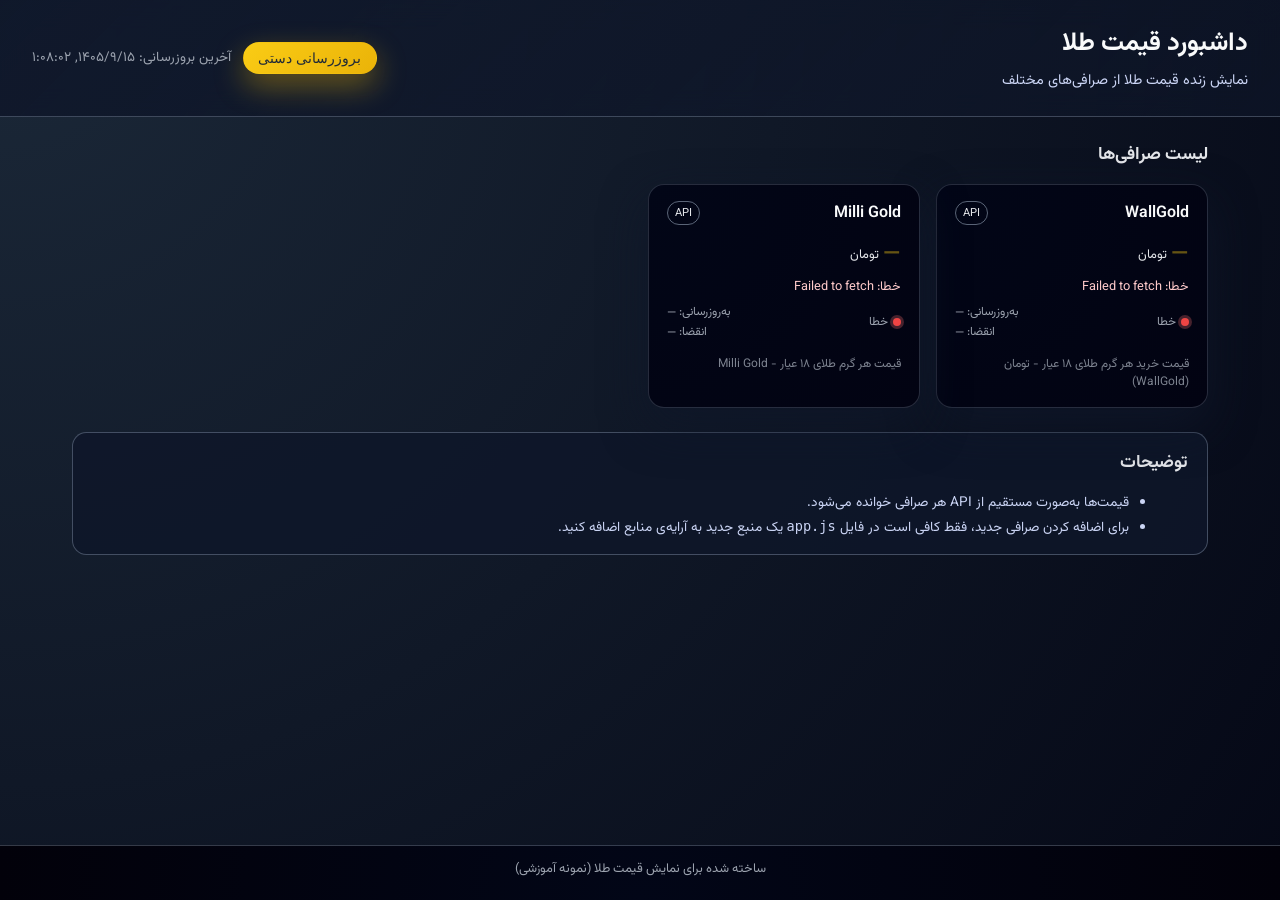
==== index.html @ f5d89c20 "Add files via upload" ====
<!doctype html>
<html lang="fa" dir="rtl">
  <head>
    <meta charset="utf-8" />
    <meta name="viewport" content="width=device-width, initial-scale=1" />
    <title>داشبورد قیمت طلا</title>
    <link rel="stylesheet" href="styles.css" />
  </head>
  <body>
    <header class="app-header">
      <div>
        <h1>داشبورد قیمت طلا</h1>
        <p class="subtitle">
          نمایش زنده قیمت طلا از صرافی‌های مختلف
        </p>
      </div>
      <div class="header-actions">
        <button id="refresh-btn" class="btn primary">بروزرسانی دستی</button>
        <span id="last-updated" class="last-updated">
          آخرین بروزرسانی: —
        </span>
      </div>
    </header>

    <main class="main-content">
      <section class="cards-section">
        <h2 class="section-title">لیست صرافی‌ها</h2>
        <div id="cards-container" class="cards-container">
          <!-- کارت‌ها به صورت داینامیک با JS ساخته می‌شوند -->
        </div>
      </section>

      <section class="info-section">
        <h2 class="section-title">توضیحات</h2>
        <ul>
          <li>قیمت‌ها به‌صورت مستقیم از API هر صرافی خوانده می‌شود.</li>
          <li>برای اضافه کردن صرافی جدید، فقط کافی است در فایل <code>app.js</code> یک منبع جدید به آرایه‌ی منابع اضافه کنید.</li>
        </ul>
      </section>
    </main>

    <footer class="app-footer">
      <span>ساخته شده برای نمایش قیمت طلا (نمونه آموزشی)</span>
    </footer>
    
    <script src="app.js"></script>
  </body>
</html>
---- styles.css ----
@import url("https://fonts.googleapis.com/css2?family=Vazirmatn:wght@300;400;500;700&display=swap");

*,
*::before,
*::after {
  box-sizing: border-box;
}

body {
  margin: 0;
  font-family: "Vazirmatn", system-ui, -apple-system, BlinkMacSystemFont,
    "Segoe UI", sans-serif;
  background: radial-gradient(circle at top left, #1b2838, #050816);
  color: #f9fafb;
  min-height: 100vh;
  display: flex;
  flex-direction: column;
}

.app-header {
  display: flex;
  justify-content: space-between;
  align-items: center;
  padding: 1.5rem 2rem;
  backdrop-filter: blur(14px);
  background: linear-gradient(
    135deg,
    rgba(15, 23, 42, 0.9),
    rgba(15, 23, 42, 0.6)
  );
  border-bottom: 1px solid rgba(148, 163, 184, 0.35);
  position: sticky;
  top: 0;
  z-index: 10;
}

.app-header h1 {
  margin: 0;
  font-size: 1.6rem;
}

.subtitle {
  margin: 0.3rem 0 0;
  color: #cbd5f5;
  font-size: 0.9rem;
}

.header-actions {
  display: flex;
  align-items: center;
  gap: 0.75rem;
  flex-wrap: wrap;
}

.last-updated {
  font-size: 0.85rem;
  color: #9ca3af;
}

.main-content {
  flex: 1;
  padding: 1.5rem 2rem 2rem;
  max-width: 1200px;
  width: 100%;
  margin: 0 auto;
}

.section-title {
  margin: 0 0 1rem;
  font-size: 1.1rem;
  color: #e5e7eb;
}

.cards-section {
  margin-bottom: 1.5rem;
}

.cards-container {
  display: grid;
  grid-template-columns: repeat(auto-fill, minmax(260px, 1fr));
  gap: 1rem;
}

.card {
  background: radial-gradient(circle at top left, #020617, #020312);
  border-radius: 1rem;
  padding: 1rem 1.1rem;
  border: 1px solid rgba(148, 163, 184, 0.25);
  box-shadow: 0 18px 45px rgba(15, 23, 42, 0.75);
  display: flex;
  flex-direction: column;
  gap: 0.4rem;
  position: relative;
  overflow: hidden;
}

.card::before {
  content: "";
  position: absolute;
  inset: -40%;
  background: conic-gradient(
    from 140deg,
    rgba(250, 204, 21, 0.2),
    rgba(236, 72, 153, 0.05),
    rgba(59, 130, 246, 0.08),
    transparent
  );
  opacity: 0;
  transition: opacity 0.3s ease-in-out;
  pointer-events: none;
}

.card:hover::before {
  opacity: 1;
}

.card-header {
  display: flex;
  justify-content: space-between;
  align-items: center;
  margin-bottom: 0.2rem;
}

.card-exchange-name {
  font-weight: 600;
  font-size: 1rem;
}

.badge {
  font-size: 0.7rem;
  padding: 0.15rem 0.45rem;
  border-radius: 999px;
  border: 1px solid rgba(148, 163, 184, 0.6);
  color: #e5e7eb;
}

.price-row {
  display: flex;
  align-items: baseline;
  gap: 0.25rem;
}

.price-value {
  font-size: 1.4rem;
  font-weight: 700;
  color: #facc15;
}

.price-unit {
  font-size: 0.8rem;
  color: #e5e7eb;
}

.meta-row {
  display: flex;
  justify-content: space-between;
  align-items: center;
  font-size: 0.75rem;
  color: #9ca3af;
}

.status {
  display: inline-flex;
  align-items: center;
  gap: 0.35rem;
}

.status-dot {
  width: 8px;
  height: 8px;
  border-radius: 999px;
  background-color: #22c55e;
  box-shadow: 0 0 0 3px rgba(34, 197, 94, 0.32);
}

.status-dot.error {
  background-color: #ef4444;
  box-shadow: 0 0 0 3px rgba(248, 113, 113, 0.28);
}

.status-text {
  white-space: nowrap;
}

.timestamps {
  display: flex;
  flex-direction: column;
  gap: 0.1rem;
  text-align: left;
}

.timestamps span {
  display: block;
}

.info-section {
  margin-top: 1.5rem;
  background: rgba(15, 23, 42, 0.85);
  border-radius: 0.9rem;
  padding: 1rem 1.2rem;
  border: 1px solid rgba(148, 163, 184, 0.4);
  color: #cbd5f5;
  font-size: 0.85rem;
}

.info-section ul {
  margin: 0.5rem 1.2rem 0;
}

.info-section li + li {
  margin-top: 0.25rem;
}

.app-footer {
  padding: 0.8rem 2rem 1.3rem;
  font-size: 0.8rem;
  color: #9ca3af;
  text-align: center;
  border-top: 1px solid rgba(148, 163, 184, 0.35);
  background: radial-gradient(circle at bottom, #020617, #02010a);
}

.btn {
  border-radius: 999px;
  border: 1px solid transparent;
  padding: 0.45rem 0.9rem;
  font-size: 0.85rem;
  font-weight: 500;
  cursor: pointer;
  transition: background-color 0.18s ease, transform 0.12s ease,
    box-shadow 0.18s ease, border-color 0.18s ease;
  display: inline-flex;
  align-items: center;
  justify-content: center;
  gap: 0.25rem;
}

.btn.primary {
  background: linear-gradient(135deg, #facc15, #eab308);
  color: #1f2937;
  box-shadow: 0 12px 30px rgba(234, 179, 8, 0.4);
}

.btn.primary:hover {
  background: linear-gradient(135deg, #fde047, #facc15);
  transform: translateY(-1px);
  box-shadow: 0 16px 40px rgba(234, 179, 8, 0.55);
}

.btn:active {
  transform: translateY(0);
  box-shadow: 0 6px 18px rgba(15, 23, 42, 0.55);
}

.btn:disabled {
  opacity: 0.6;
  cursor: default;
  box-shadow: none;
}

.loading {
  font-size: 0.8rem;
  color: #9ca3af;
}

.error-text {
  font-size: 0.8rem;
  color: #fecaca;
}

@media (max-width: 768px) {
  .app-header {
    flex-direction: column;
    align-items: flex-start;
    gap: 0.75rem;
    padding: 1rem 1.25rem;
  }

  .main-content {
    padding: 1.2rem 1.25rem 1.5rem;
  }

  .cards-container {
    grid-template-columns: 1fr;
  }
}
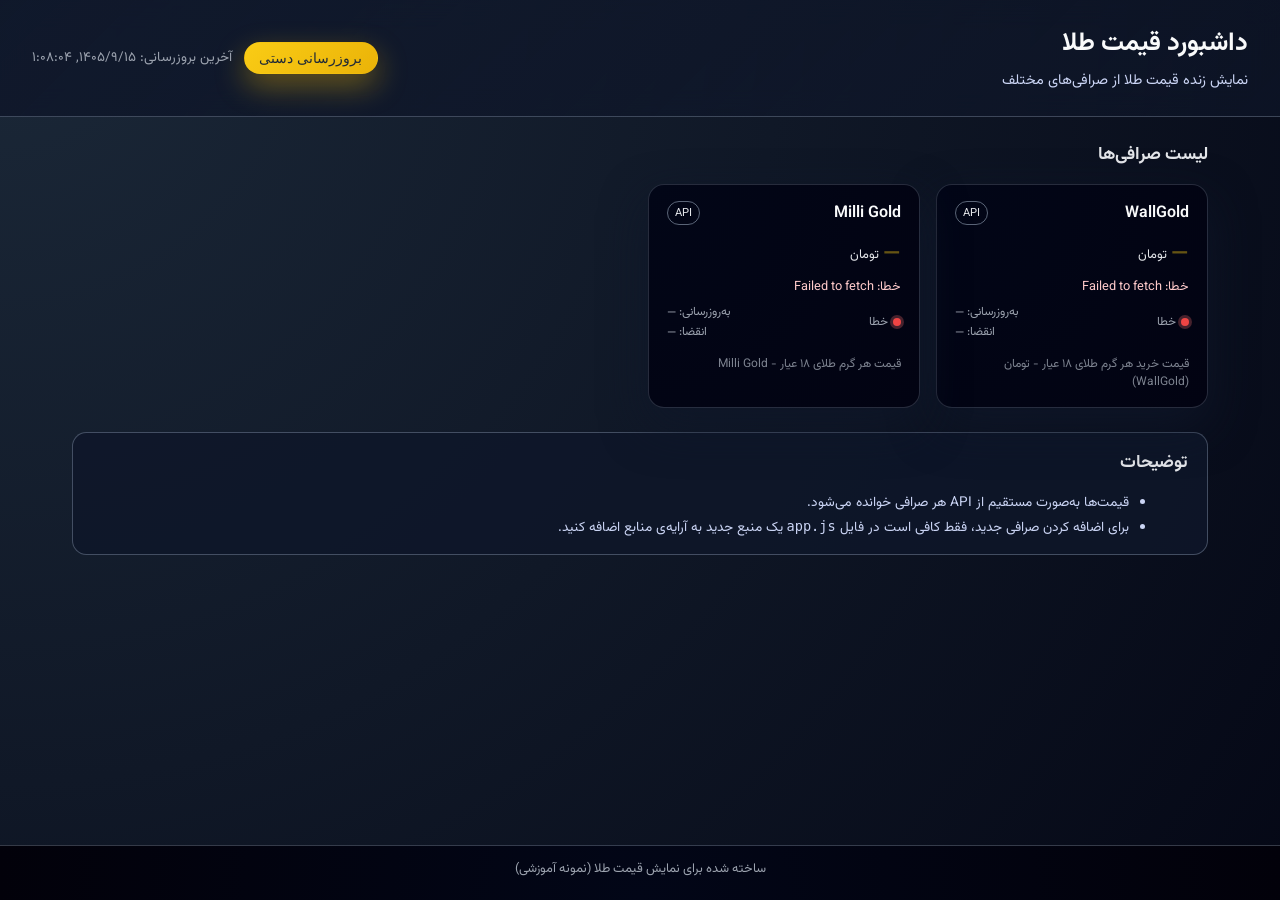
==== commit 13ecd48c: "Update index.html" ====
--- a/index.html
+++ b/index.html
@@ -2,7 +2,9 @@
 <html lang="fa" dir="rtl">
   <head>
     <meta charset="utf-8" />
-    <meta name="viewport" content="width=device-width, initial-scale=1" />
+    <!-- <meta name="viewport" content="width=device-width, initial-scale=1" /> -->
+        <meta name="referrer" content="no-referrer">
+
     <title>داشبورد قیمت طلا</title>
     <link rel="stylesheet" href="styles.css" />
   </head>
@@ -47,3 +49,4 @@
   </body>
 </html>
 
+
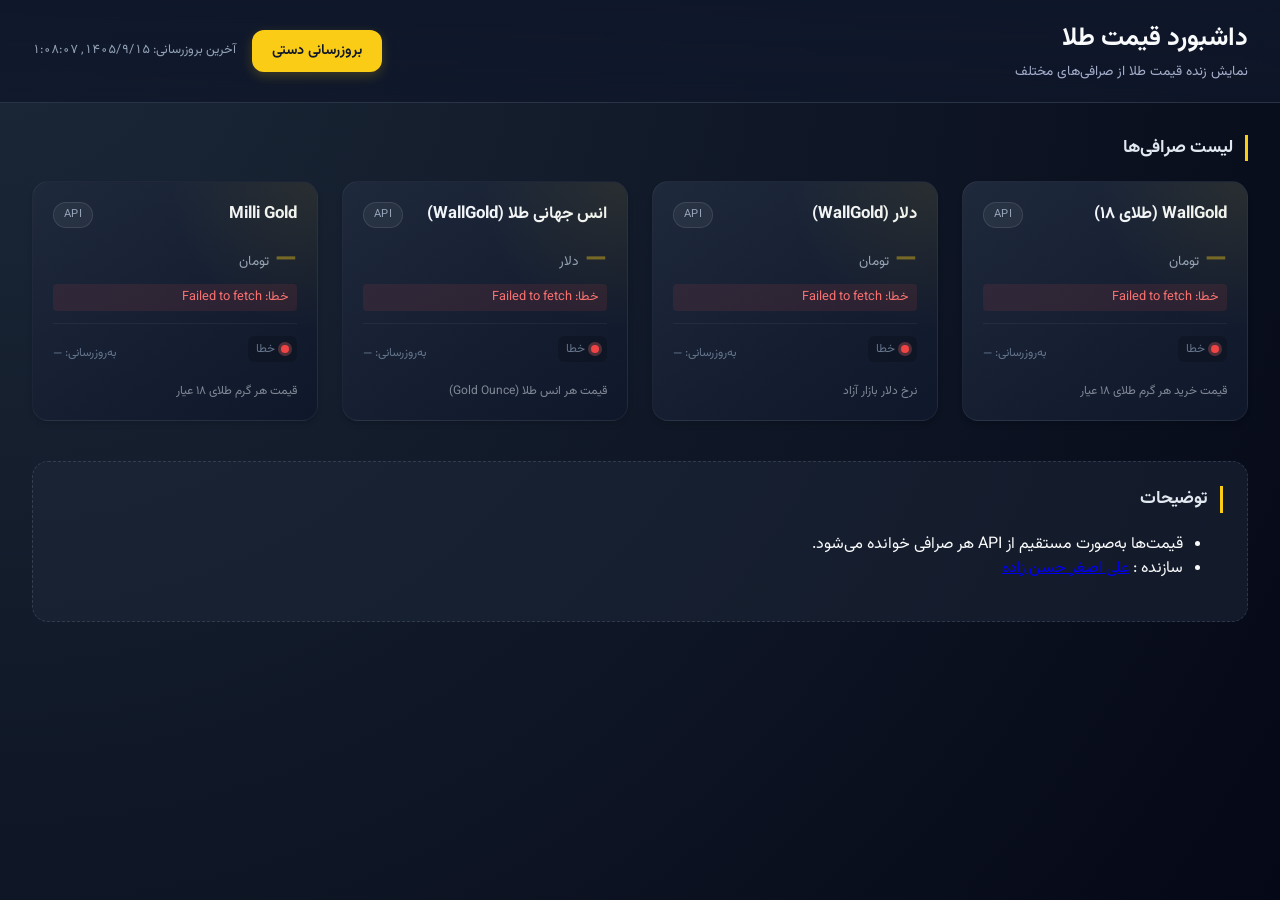
==== commit 84b24a7b: "Update index.html" ====
--- a/index.html
+++ b/index.html
@@ -36,17 +36,16 @@
         <h2 class="section-title">توضیحات</h2>
         <ul>
           <li>قیمت‌ها به‌صورت مستقیم از API هر صرافی خوانده می‌شود.</li>
-          <li>برای اضافه کردن صرافی جدید، فقط کافی است در فایل <code>app.js</code> یک منبع جدید به آرایه‌ی منابع اضافه کنید.</li>
+         <li>سازنده : <a href="https://aliasghardev.ir">علی اصغر حسن زاده</a></li>
         </ul>
       </section>
     </main>
 
-    <footer class="app-footer">
-      <span>ساخته شده برای نمایش قیمت طلا (نمونه آموزشی)</span>
-    </footer>
+  
     
     <script src="app.js"></script>
   </body>
 </html>
 
 
+
--- a/styles.css
+++ b/styles.css
@@ -1,5 +1,6 @@
 @import url("https://fonts.googleapis.com/css2?family=Vazirmatn:wght@300;400;500;700&display=swap");
 
+/* تنظیمات کلی و ریست */
 *,
 *::before,
 *::after {
@@ -15,273 +16,337 @@
   min-height: 100vh;
   display: flex;
   flex-direction: column;
-}
-
+  line-height: 1.5;
+}
+
+/* ---------------------------------------------------------
+   HEADER (سربرگ) - کاملا ریسپانسیو شده
+--------------------------------------------------------- */
 .app-header {
   display: flex;
   justify-content: space-between;
   align-items: center;
-  padding: 1.5rem 2rem;
-  backdrop-filter: blur(14px);
+  padding: 1.25rem 2rem;
+  backdrop-filter: blur(16px);
+  -webkit-backdrop-filter: blur(16px); /* پشتیبانی سافاری */
   background: linear-gradient(
-    135deg,
-    rgba(15, 23, 42, 0.9),
-    rgba(15, 23, 42, 0.6)
+    180deg,
+    rgba(15, 23, 42, 0.95) 0%,
+    rgba(15, 23, 42, 0.8) 100%
   );
-  border-bottom: 1px solid rgba(148, 163, 184, 0.35);
+  border-bottom: 1px solid rgba(148, 163, 184, 0.2);
   position: sticky;
   top: 0;
-  z-index: 10;
+  z-index: 100;
+  gap: 1rem;
+  flex-wrap: wrap; /* اجازه شکستن خط در موبایل */
 }
 
 .app-header h1 {
   margin: 0;
-  font-size: 1.6rem;
+  font-size: clamp(1.2rem, 4vw, 1.6rem); /* فونت متغیر بر اساس عرض صفحه */
+  font-weight: 700;
+  white-space: nowrap;
 }
 
 .subtitle {
-  margin: 0.3rem 0 0;
+  margin: 0.2rem 0 0;
   color: #cbd5f5;
-  font-size: 0.9rem;
+  font-size: 0.85rem;
+  opacity: 0.8;
 }
 
 .header-actions {
   display: flex;
   align-items: center;
-  gap: 0.75rem;
-  flex-wrap: wrap;
+  gap: 1rem;
 }
 
 .last-updated {
-  font-size: 0.85rem;
-  color: #9ca3af;
-}
-
+  font-size: 0.8rem;
+  color: #94a3b8;
+  font-variant-numeric: tabular-nums; /* اعداد فارسی تراز شده */
+}
+
+/* ---------------------------------------------------------
+   MAIN CONTENT
+--------------------------------------------------------- */
 .main-content {
   flex: 1;
-  padding: 1.5rem 2rem 2rem;
-  max-width: 1200px;
   width: 100%;
+  max-width: 1280px;
   margin: 0 auto;
+  padding: 2rem;
 }
 
 .section-title {
-  margin: 0 0 1rem;
+  margin: 0 0 1.25rem;
   font-size: 1.1rem;
-  color: #e5e7eb;
+  color: #e2e8f0;
+  border-right: 3px solid #facc15; /* خط تزئینی کنار تیتر */
+  padding-right: 0.75rem;
 }
 
 .cards-section {
-  margin-bottom: 1.5rem;
-}
-
+  margin-bottom: 2.5rem;
+}
+
+/* سیستم گرید پیشرفته - بدون نیاز به مدیا کوئری سخت */
 .cards-container {
   display: grid;
-  grid-template-columns: repeat(auto-fill, minmax(260px, 1fr));
-  gap: 1rem;
-}
-
+  /* کارت‌ها حداقل ۲۸۰ پیکسل فضا میگیرند، اگر جا بود کش می‌آیند */
+  grid-template-columns: repeat(auto-fit, minmax(280px, 1fr));
+  gap: 1.5rem;
+}
+
+/* ---------------------------------------------------------
+   CARDS (کارت‌ها)
+--------------------------------------------------------- */
 .card {
-  background: radial-gradient(circle at top left, #020617, #020312);
+  background: linear-gradient(145deg, #1e293b, #0f172a);
   border-radius: 1rem;
-  padding: 1rem 1.1rem;
-  border: 1px solid rgba(148, 163, 184, 0.25);
-  box-shadow: 0 18px 45px rgba(15, 23, 42, 0.75);
+  padding: 1.25rem;
+  border: 1px solid rgba(255, 255, 255, 0.05);
+  box-shadow: 0 4px 6px -1px rgba(0, 0, 0, 0.1),
+    0 2px 4px -1px rgba(0, 0, 0, 0.06);
   display: flex;
   flex-direction: column;
-  gap: 0.4rem;
+  gap: 0.75rem;
   position: relative;
   overflow: hidden;
-}
-
-.card::before {
+  transition: transform 0.2s ease, box-shadow 0.2s ease;
+}
+
+.card:hover {
+  transform: translateY(-4px);
+  box-shadow: 0 20px 25px -5px rgba(0, 0, 0, 0.3),
+    0 10px 10px -5px rgba(0, 0, 0, 0.2);
+  border-color: rgba(250, 204, 21, 0.3);
+}
+
+/* افکت نورانی هاور */
+.card::after {
   content: "";
   position: absolute;
-  inset: -40%;
-  background: conic-gradient(
-    from 140deg,
-    rgba(250, 204, 21, 0.2),
-    rgba(236, 72, 153, 0.05),
-    rgba(59, 130, 246, 0.08),
-    transparent
+  top: 0;
+  right: 0;
+  width: 100%;
+  height: 100%;
+  background: radial-gradient(
+    circle at top right,
+    rgba(250, 204, 21, 0.08),
+    transparent 40%
   );
-  opacity: 0;
-  transition: opacity 0.3s ease-in-out;
   pointer-events: none;
 }
 
-.card:hover::before {
-  opacity: 1;
-}
-
 .card-header {
   display: flex;
   justify-content: space-between;
   align-items: center;
-  margin-bottom: 0.2rem;
 }
 
 .card-exchange-name {
-  font-weight: 600;
-  font-size: 1rem;
+  font-weight: 700;
+  font-size: 1.05rem;
+  color: #f1f5f9;
 }
 
 .badge {
   font-size: 0.7rem;
-  padding: 0.15rem 0.45rem;
-  border-radius: 999px;
-  border: 1px solid rgba(148, 163, 184, 0.6);
-  color: #e5e7eb;
+  padding: 0.2rem 0.6rem;
+  border-radius: 99px;
+  background: rgba(255, 255, 255, 0.05);
+  border: 1px solid rgba(255, 255, 255, 0.1);
+  color: #94a3b8;
+  letter-spacing: 0.5px;
 }
 
 .price-row {
   display: flex;
   align-items: baseline;
-  gap: 0.25rem;
+  gap: 0.4rem;
+  margin-top: 0.25rem;
 }
 
 .price-value {
-  font-size: 1.4rem;
-  font-weight: 700;
-  color: #facc15;
+  font-size: 1.75rem; /* بزرگتر کردن قیمت */
+  font-weight: 800;
+  color: #facc15; /* رنگ طلایی */
+  line-height: 1;
+  text-shadow: 0 0 20px rgba(250, 204, 21, 0.15);
 }
 
 .price-unit {
-  font-size: 0.8rem;
-  color: #e5e7eb;
+  font-size: 0.85rem;
+  color: #94a3b8;
 }
 
 .meta-row {
   display: flex;
   justify-content: space-between;
-  align-items: center;
+  align-items: flex-end;
   font-size: 0.75rem;
-  color: #9ca3af;
+  color: #64748b;
+  margin-top: auto; /* چسباندن به پایین کارت */
+  padding-top: 0.75rem;
+  border-top: 1px solid rgba(255, 255, 255, 0.05);
 }
 
 .status {
-  display: inline-flex;
-  align-items: center;
-  gap: 0.35rem;
+  display: flex;
+  align-items: center;
+  gap: 0.4rem;
+  background: rgba(0,0,0,0.2);
+  padding: 4px 8px;
+  border-radius: 6px;
 }
 
 .status-dot {
   width: 8px;
   height: 8px;
-  border-radius: 999px;
+  border-radius: 50%;
+  background-color: #94a3b8; /* پیش فرض خاکستری */
+  box-shadow: 0 0 0 2px rgba(148, 163, 184, 0.1);
+  transition: all 0.3s ease;
+}
+
+/* وضعیت‌های مختلف */
+.status-dot.success {
   background-color: #22c55e;
-  box-shadow: 0 0 0 3px rgba(34, 197, 94, 0.32);
-}
-
+  box-shadow: 0 0 0 2px rgba(34, 197, 94, 0.2);
+}
 .status-dot.error {
   background-color: #ef4444;
-  box-shadow: 0 0 0 3px rgba(248, 113, 113, 0.28);
-}
-
-.status-text {
-  white-space: nowrap;
+  box-shadow: 0 0 0 2px rgba(239, 68, 68, 0.2);
 }
 
 .timestamps {
-  display: flex;
-  flex-direction: column;
-  gap: 0.1rem;
   text-align: left;
-}
-
-.timestamps span {
-  display: block;
-}
-
+  line-height: 1.4;
+}
+
+/* ---------------------------------------------------------
+   FOOTER & INFO
+--------------------------------------------------------- */
 .info-section {
-  margin-top: 1.5rem;
-  background: rgba(15, 23, 42, 0.85);
-  border-radius: 0.9rem;
-  padding: 1rem 1.2rem;
-  border: 1px solid rgba(148, 163, 184, 0.4);
-  color: #cbd5f5;
-  font-size: 0.85rem;
-}
-
-.info-section ul {
-  margin: 0.5rem 1.2rem 0;
-}
-
-.info-section li + li {
-  margin-top: 0.25rem;
+  background: rgba(30, 41, 59, 0.5);
+  border-radius: 1rem;
+  padding: 1.5rem;
+  border: 1px dashed rgba(148, 163, 184, 0.2);
 }
 
 .app-footer {
-  padding: 0.8rem 2rem 1.3rem;
+  padding: 2rem;
   font-size: 0.8rem;
-  color: #9ca3af;
+  color: #64748b;
   text-align: center;
-  border-top: 1px solid rgba(148, 163, 184, 0.35);
-  background: radial-gradient(circle at bottom, #020617, #02010a);
-}
-
+  margin-top: auto;
+}
+
+/* ---------------------------------------------------------
+   BUTTONS
+--------------------------------------------------------- */
 .btn {
-  border-radius: 999px;
-  border: 1px solid transparent;
-  padding: 0.45rem 0.9rem;
-  font-size: 0.85rem;
-  font-weight: 500;
+  border: none;
+  outline: none;
+  border-radius: 0.75rem;
+  padding: 0.6rem 1.25rem;
+  font-family: inherit;
+  font-size: 0.9rem;
+  font-weight: 600;
   cursor: pointer;
-  transition: background-color 0.18s ease, transform 0.12s ease,
-    box-shadow 0.18s ease, border-color 0.18s ease;
+  transition: all 0.2s ease;
   display: inline-flex;
   align-items: center;
   justify-content: center;
-  gap: 0.25rem;
 }
 
 .btn.primary {
-  background: linear-gradient(135deg, #facc15, #eab308);
-  color: #1f2937;
-  box-shadow: 0 12px 30px rgba(234, 179, 8, 0.4);
-}
-
-.btn.primary:hover {
-  background: linear-gradient(135deg, #fde047, #facc15);
-  transform: translateY(-1px);
-  box-shadow: 0 16px 40px rgba(234, 179, 8, 0.55);
-}
-
-.btn:active {
-  transform: translateY(0);
-  box-shadow: 0 6px 18px rgba(15, 23, 42, 0.55);
+  background: #facc15;
+  color: #0f172a;
+  box-shadow: 0 4px 12px rgba(250, 204, 21, 0.2);
+}
+
+.btn.primary:hover:not(:disabled) {
+  background: #fde047;
+  transform: translateY(-2px);
+  box-shadow: 0 6px 16px rgba(250, 204, 21, 0.3);
 }
 
 .btn:disabled {
-  opacity: 0.6;
-  cursor: default;
-  box-shadow: none;
+  opacity: 0.7;
+  cursor: not-allowed;
+  filter: grayscale(0.5);
 }
 
 .loading {
   font-size: 0.8rem;
-  color: #9ca3af;
+  color: #fbbf24;
+  animation: pulse 1.5s infinite;
 }
 
 .error-text {
   font-size: 0.8rem;
-  color: #fecaca;
-}
-
+  color: #f87171;
+  background: rgba(239, 68, 68, 0.1);
+  padding: 4px 8px;
+  border-radius: 4px;
+  display: inline-block;
+}
+
+@keyframes pulse {
+  0%, 100% { opacity: 1; }
+  50% { opacity: 0.5; }
+}
+
+/* ---------------------------------------------------------
+   MEDIA QUERIES (تنظیمات مخصوص موبایل)
+--------------------------------------------------------- */
 @media (max-width: 768px) {
   .app-header {
     flex-direction: column;
-    align-items: flex-start;
+    align-items: stretch; /* کشیدن آیتم‌ها تا کل عرض را بگیرند */
+    text-align: center;
+    padding: 1rem 1.25rem;
+    gap: 1rem;
+  }
+  
+  .app-header h1 {
+    font-size: 1.4rem;
+  }
+
+  .header-actions {
+    width: 100%;
+    flex-direction: column;
     gap: 0.75rem;
-    padding: 1rem 1.25rem;
+  }
+  
+  .subtitle {
+    display: none; /* در موبایل توضیحات اضافه را مخفی کن تا خلوت شود */
+  }
+
+  .btn {
+    width: 100%; /* دکمه تمام عرض */
+    padding: 0.8rem; /* دکمه بزرگتر برای انگشت */
   }
 
   .main-content {
-    padding: 1.2rem 1.25rem 1.5rem;
-  }
-
+    padding: 1.5rem 1rem;
+  }
+
+  /* نکته مهم: این خط باعث می‌شود کارت‌ها تک‌ستونه شوند */
   .cards-container {
-    grid-template-columns: 1fr;
-  }
-}
-
+    grid-template-columns: 1fr !important; /* اجبار به یک ستون */
+    gap: 1.2rem;
+  }
+  
+  .card {
+    padding: 1.2rem;
+  }
+  
+  /* کمی کوچک کردن فونت قیمت در گوشی تا بیرون نزند */
+  .price-value {
+    font-size: 1.6rem;
+  }
+}
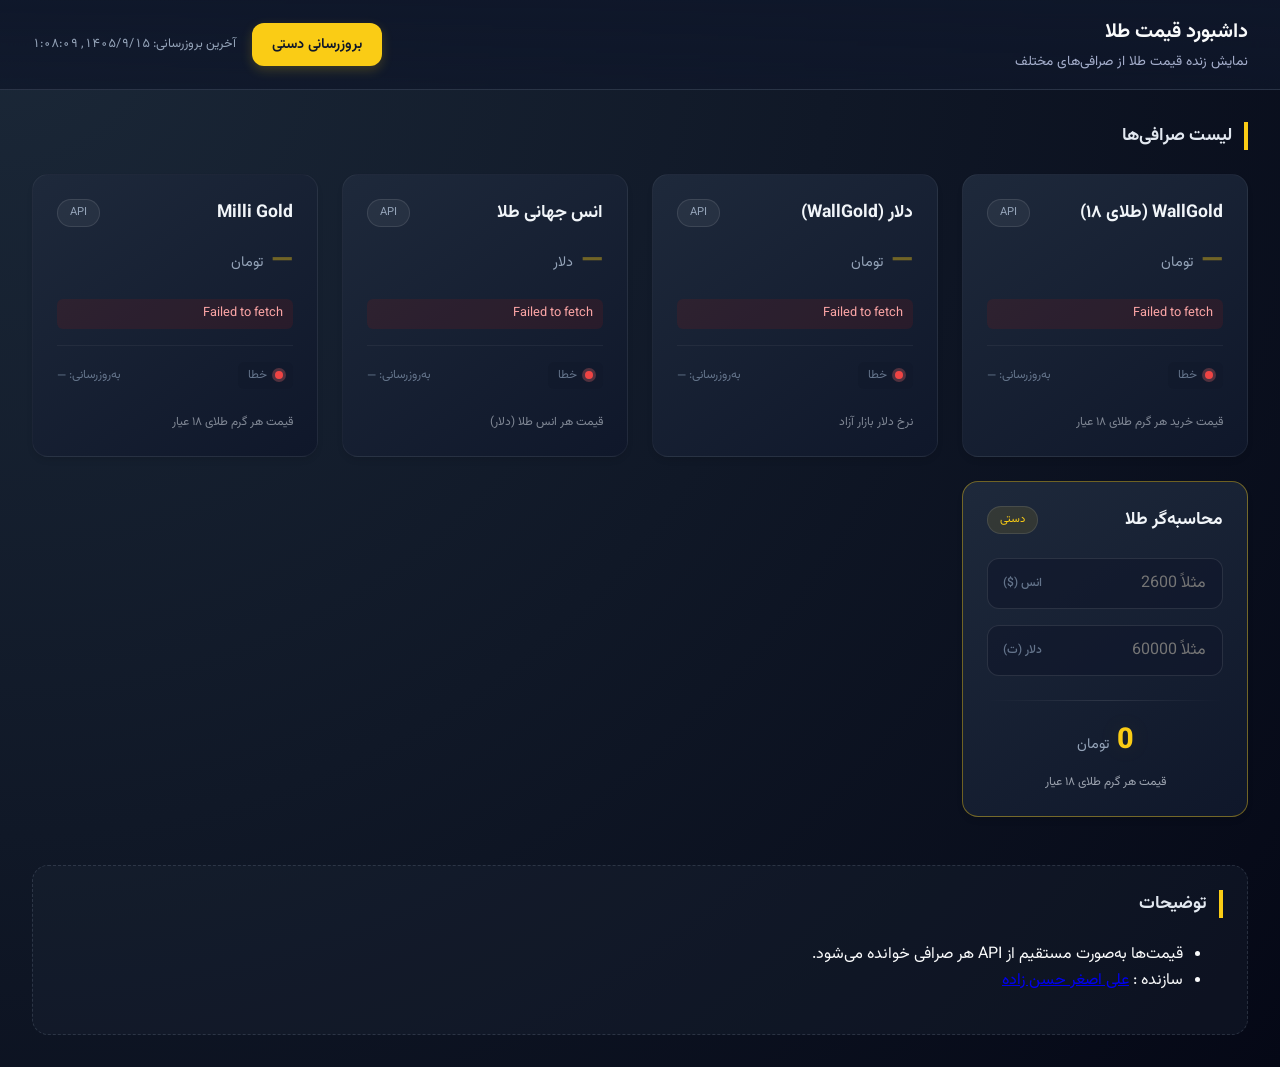
==== commit 77cd8d56: "Enhance index.html for PWA functionality Added PWA support with service worker registration." ====
--- a/index.html
+++ b/index.html
@@ -1,13 +1,19 @@
+
 <!doctype html>
 <html lang="fa" dir="rtl">
   <head>
     <meta charset="utf-8" />
-    <!-- <meta name="viewport" content="width=device-width, initial-scale=1" /> -->
-        <meta name="referrer" content="no-referrer">
-
+    <meta name="viewport" content="width=device-width, initial-scale=1, maximum-scale=5, user-scalable=yes" />
+    <meta name="referrer" content="no-referrer">
+    
+    <!-- تنظیمات PWA -->
+    <meta name="theme-color" content="#0f172a">
+    <link rel="manifest" href="manifest.json">
+    <link rel="apple-touch-icon" href="icon-192.png">
+    
     <title>داشبورد قیمت طلا</title>
     <link rel="stylesheet" href="styles.css" />
-  </head>
+</head>
   <body>
     <header class="app-header">
       <div>
@@ -44,6 +50,17 @@
   
     
     <script src="app.js"></script>
+     <!-- اسکریپت ثبت PWA -->
+     <script>
+      if ("serviceWorker" in navigator) {
+        window.addEventListener("load", () => {
+          navigator.serviceWorker
+            .register("./sw.js")
+            .then((reg) => console.log("PWA Registered!", reg))
+            .catch((err) => console.log("PWA Failed:", err));
+        });
+      }
+    </script>
   </body>
 </html>
 
--- a/styles.css
+++ b/styles.css
@@ -1,50 +1,53 @@
 @import url("https://fonts.googleapis.com/css2?family=Vazirmatn:wght@300;400;500;700&display=swap");
 
-/* تنظیمات کلی و ریست */
+/* ---------------------------------------------------------
+   RESET & GLOBAL SETTINGS
+--------------------------------------------------------- */
 *,
 *::before,
 *::after {
   box-sizing: border-box;
 }
 
+html {
+  width: 100%;
+  -webkit-text-size-adjust: 100%; /* جلوگیری از تغییر سایز فونت در iOS */
+}
+
 body {
   margin: 0;
-  font-family: "Vazirmatn", system-ui, -apple-system, BlinkMacSystemFont,
-    "Segoe UI", sans-serif;
+  padding: 0;
+  font-family: "Vazirmatn", system-ui, -apple-system, BlinkMacSystemFont, "Segoe UI", sans-serif;
   background: radial-gradient(circle at top left, #1b2838, #050816);
   color: #f9fafb;
   min-height: 100vh;
   display: flex;
   flex-direction: column;
-  line-height: 1.5;
-}
-
-/* ---------------------------------------------------------
-   HEADER (سربرگ) - کاملا ریسپانسیو شده
+  line-height: 1.6;
+  overflow-x: hidden;
+}
+
+/* ---------------------------------------------------------
+   HEADER (سربرگ)
 --------------------------------------------------------- */
 .app-header {
   display: flex;
   justify-content: space-between;
   align-items: center;
-  padding: 1.25rem 2rem;
+  padding: 1rem 2rem; /* پدینگ استاندارد */
   backdrop-filter: blur(16px);
-  -webkit-backdrop-filter: blur(16px); /* پشتیبانی سافاری */
-  background: linear-gradient(
-    180deg,
-    rgba(15, 23, 42, 0.95) 0%,
-    rgba(15, 23, 42, 0.8) 100%
-  );
+  -webkit-backdrop-filter: blur(16px);
+  background: linear-gradient(180deg, rgba(15, 23, 42, 0.95) 0%, rgba(15, 23, 42, 0.8) 100%);
   border-bottom: 1px solid rgba(148, 163, 184, 0.2);
   position: sticky;
   top: 0;
   z-index: 100;
   gap: 1rem;
-  flex-wrap: wrap; /* اجازه شکستن خط در موبایل */
 }
 
 .app-header h1 {
   margin: 0;
-  font-size: clamp(1.2rem, 4vw, 1.6rem); /* فونت متغیر بر اساس عرض صفحه */
+  font-size: 1.25rem;
   font-weight: 700;
   white-space: nowrap;
 }
@@ -65,7 +68,8 @@
 .last-updated {
   font-size: 0.8rem;
   color: #94a3b8;
-  font-variant-numeric: tabular-nums; /* اعداد فارسی تراز شده */
+  font-variant-numeric: tabular-nums;
+  white-space: nowrap;
 }
 
 /* ---------------------------------------------------------
@@ -80,23 +84,26 @@
 }
 
 .section-title {
-  margin: 0 0 1.25rem;
+  margin: 0 0 1.5rem;
   font-size: 1.1rem;
   color: #e2e8f0;
-  border-right: 3px solid #facc15; /* خط تزئینی کنار تیتر */
+  border-right: 4px solid #facc15;
   padding-right: 0.75rem;
+  display: flex;
+  align-items: center;
 }
 
 .cards-section {
-  margin-bottom: 2.5rem;
-}
-
-/* سیستم گرید پیشرفته - بدون نیاز به مدیا کوئری سخت */
+  margin-bottom: 3rem;
+}
+
+/* --- سیستم گرید هوشمند (Smart Grid) --- */
+/* این خط جادو می‌کند: کارت‌ها حداقل 280 پیکسل هستند، اما اگر صفحه کوچک‌تر شد، 100% عرض را می‌گیرند */
 .cards-container {
   display: grid;
-  /* کارت‌ها حداقل ۲۸۰ پیکسل فضا میگیرند، اگر جا بود کش می‌آیند */
-  grid-template-columns: repeat(auto-fit, minmax(280px, 1fr));
+  grid-template-columns: repeat(auto-fit, minmax(min(100%, 280px), 1fr));
   gap: 1.5rem;
+  width: 100%;
 }
 
 /* ---------------------------------------------------------
@@ -105,39 +112,22 @@
 .card {
   background: linear-gradient(145deg, #1e293b, #0f172a);
   border-radius: 1rem;
-  padding: 1.25rem;
+  padding: 1.5rem;
   border: 1px solid rgba(255, 255, 255, 0.05);
-  box-shadow: 0 4px 6px -1px rgba(0, 0, 0, 0.1),
-    0 2px 4px -1px rgba(0, 0, 0, 0.06);
+  box-shadow: 0 4px 6px -1px rgba(0, 0, 0, 0.1);
   display: flex;
   flex-direction: column;
-  gap: 0.75rem;
+  gap: 1rem;
   position: relative;
   overflow: hidden;
-  transition: transform 0.2s ease, box-shadow 0.2s ease;
+  transition: transform 0.2s ease, box-shadow 0.2s ease, border-color 0.2s;
 }
 
 .card:hover {
   transform: translateY(-4px);
-  box-shadow: 0 20px 25px -5px rgba(0, 0, 0, 0.3),
-    0 10px 10px -5px rgba(0, 0, 0, 0.2);
+  box-shadow: 0 15px 30px -5px rgba(0, 0, 0, 0.4);
   border-color: rgba(250, 204, 21, 0.3);
-}
-
-/* افکت نورانی هاور */
-.card::after {
-  content: "";
-  position: absolute;
-  top: 0;
-  right: 0;
-  width: 100%;
-  height: 100%;
-  background: radial-gradient(
-    circle at top right,
-    rgba(250, 204, 21, 0.08),
-    transparent 40%
-  );
-  pointer-events: none;
+  z-index: 1;
 }
 
 .card-header {
@@ -148,57 +138,57 @@
 
 .card-exchange-name {
   font-weight: 700;
-  font-size: 1.05rem;
+  font-size: 1.1rem;
   color: #f1f5f9;
 }
 
 .badge {
   font-size: 0.7rem;
-  padding: 0.2rem 0.6rem;
+  padding: 0.25rem 0.75rem;
   border-radius: 99px;
   background: rgba(255, 255, 255, 0.05);
   border: 1px solid rgba(255, 255, 255, 0.1);
   color: #94a3b8;
-  letter-spacing: 0.5px;
 }
 
 .price-row {
   display: flex;
   align-items: baseline;
-  gap: 0.4rem;
-  margin-top: 0.25rem;
+  gap: 0.5rem;
+  flex-wrap: wrap;
 }
 
 .price-value {
-  font-size: 1.75rem; /* بزرگتر کردن قیمت */
+  font-size: 1.8rem;
   font-weight: 800;
-  color: #facc15; /* رنگ طلایی */
-  line-height: 1;
-  text-shadow: 0 0 20px rgba(250, 204, 21, 0.15);
+  color: #facc15;
+  line-height: 1.1;
+  text-shadow: 0 0 25px rgba(250, 204, 21, 0.1);
+  letter-spacing: -0.5px;
 }
 
 .price-unit {
-  font-size: 0.85rem;
+  font-size: 0.9rem;
   color: #94a3b8;
 }
 
 .meta-row {
   display: flex;
   justify-content: space-between;
-  align-items: flex-end;
+  align-items: center;
   font-size: 0.75rem;
   color: #64748b;
-  margin-top: auto; /* چسباندن به پایین کارت */
-  padding-top: 0.75rem;
+  margin-top: auto;
+  padding-top: 1rem;
   border-top: 1px solid rgba(255, 255, 255, 0.05);
 }
 
 .status {
   display: flex;
   align-items: center;
-  gap: 0.4rem;
-  background: rgba(0,0,0,0.2);
-  padding: 4px 8px;
+  gap: 0.5rem;
+  background: rgba(15, 23, 42, 0.4);
+  padding: 4px 10px;
   border-radius: 6px;
 }
 
@@ -206,47 +196,81 @@
   width: 8px;
   height: 8px;
   border-radius: 50%;
-  background-color: #94a3b8; /* پیش فرض خاکستری */
+  background-color: #94a3b8;
   box-shadow: 0 0 0 2px rgba(148, 163, 184, 0.1);
-  transition: all 0.3s ease;
-}
-
-/* وضعیت‌های مختلف */
+}
+
 .status-dot.success {
   background-color: #22c55e;
   box-shadow: 0 0 0 2px rgba(34, 197, 94, 0.2);
 }
+
 .status-dot.error {
   background-color: #ef4444;
   box-shadow: 0 0 0 2px rgba(239, 68, 68, 0.2);
 }
 
-.timestamps {
-  text-align: left;
-  line-height: 1.4;
-}
-
-/* ---------------------------------------------------------
-   FOOTER & INFO
+/* --- استایل‌های ماشین حساب (جدید) --- */
+.calc-group {
+  display: flex;
+  flex-direction: column;
+  gap: 1rem;
+  margin-top: 0.5rem;
+}
+
+.calc-input-wrapper {
+  position: relative;
+  width: 100%;
+}
+
+.calc-input {
+  width: 100%;
+  background: rgba(15, 23, 42, 0.6);
+  border: 1px solid rgba(255, 255, 255, 0.1);
+  color: #f1f5f9;
+  padding: 0.75rem 1rem;
+  padding-left: 3rem; /* فضای کافی برای لیبل */
+  border-radius: 0.75rem;
+  font-family: inherit;
+  font-size: 1rem; /* سایز فونت 16px برای جلوگیری از زوم در iOS */
+  transition: all 0.2s ease;
+}
+
+.calc-input:focus {
+  outline: none;
+  border-color: #facc15;
+  background: rgba(15, 23, 42, 0.8);
+  box-shadow: 0 0 0 4px rgba(250, 204, 21, 0.1);
+}
+
+.calc-label {
+  position: absolute;
+  left: 1rem;
+  top: 50%;
+  transform: translateY(-50%);
+  font-size: 0.75rem;
+  color: #64748b;
+  pointer-events: none;
+  font-weight: 500;
+}
+
+.calc-divider {
+  height: 1px;
+  background: linear-gradient(90deg, transparent, rgba(255, 255, 255, 0.1), transparent);
+  margin: 0.5rem 0;
+}
+
+/* ---------------------------------------------------------
+   FOOTER & BUTTONS
 --------------------------------------------------------- */
 .info-section {
-  background: rgba(30, 41, 59, 0.5);
+  background: rgba(30, 41, 59, 0.3);
   border-radius: 1rem;
   padding: 1.5rem;
   border: 1px dashed rgba(148, 163, 184, 0.2);
-}
-
-.app-footer {
-  padding: 2rem;
-  font-size: 0.8rem;
-  color: #64748b;
-  text-align: center;
-  margin-top: auto;
-}
-
-/* ---------------------------------------------------------
-   BUTTONS
---------------------------------------------------------- */
+  margin-top: 2rem;
+}
+
 .btn {
   border: none;
   outline: none;
@@ -257,9 +281,7 @@
   font-weight: 600;
   cursor: pointer;
   transition: all 0.2s ease;
-  display: inline-flex;
-  align-items: center;
-  justify-content: center;
+  white-space: nowrap;
 }
 
 .btn.primary {
@@ -268,31 +290,26 @@
   box-shadow: 0 4px 12px rgba(250, 204, 21, 0.2);
 }
 
-.btn.primary:hover:not(:disabled) {
-  background: #fde047;
-  transform: translateY(-2px);
-  box-shadow: 0 6px 16px rgba(250, 204, 21, 0.3);
-}
-
-.btn:disabled {
-  opacity: 0.7;
-  cursor: not-allowed;
-  filter: grayscale(0.5);
+.btn.primary:active {
+  transform: translateY(1px);
 }
 
 .loading {
-  font-size: 0.8rem;
+  font-size: 0.85rem;
   color: #fbbf24;
   animation: pulse 1.5s infinite;
+  margin-top: 0.5rem;
 }
 
 .error-text {
   font-size: 0.8rem;
-  color: #f87171;
-  background: rgba(239, 68, 68, 0.1);
-  padding: 4px 8px;
-  border-radius: 4px;
+  color: #fca5a5;
+  background: rgba(127, 29, 29, 0.2);
+  padding: 6px 10px;
+  border-radius: 6px;
+  margin-top: 0.5rem;
   display: inline-block;
+  line-height: 1.4;
 }
 
 @keyframes pulse {
@@ -301,52 +318,94 @@
 }
 
 /* ---------------------------------------------------------
-   MEDIA QUERIES (تنظیمات مخصوص موبایل)
---------------------------------------------------------- */
-@media (max-width: 768px) {
+   RESPONSIVE (ریسپانسیو حرفه‌ای)
+--------------------------------------------------------- */
+
+/* تبلت و صفحه‌های متوسط (تا 1024px) */
+@media screen and (max-width: 1024px) {
+  .main-content {
+    padding: 1.5rem;
+  }
+}
+
+/* موبایل (تا 768px) */
+@media screen and (max-width: 768px) {
   .app-header {
     flex-direction: column;
-    align-items: stretch; /* کشیدن آیتم‌ها تا کل عرض را بگیرند */
-    text-align: center;
-    padding: 1rem 1.25rem;
+    align-items: flex-start; /* تراز به سمت راست (در حالت RTL) */
     gap: 1rem;
-  }
-  
-  .app-header h1 {
-    font-size: 1.4rem;
+    padding: 1rem;
+  }
+
+  .app-header > div {
+    width: 100%;
+    display: flex;
+    justify-content: space-between;
+    align-items: center;
   }
 
   .header-actions {
     width: 100%;
-    flex-direction: column;
-    gap: 0.75rem;
-  }
-  
+    justify-content: space-between;
+    flex-direction: row-reverse; /* دکمه سمت چپ، متن سمت راست */
+    background: rgba(255, 255, 255, 0.03);
+    padding: 0.75rem;
+    border-radius: 0.75rem;
+  }
+
   .subtitle {
-    display: none; /* در موبایل توضیحات اضافه را مخفی کن تا خلوت شود */
+    display: none; /* مخفی کردن توضیحات اضافی در موبایل */
+  }
+
+  .main-content {
+    padding: 1rem; /* کاهش پدینگ */
+  }
+
+  /* گرید کارت‌ها به طور خودکار تنظیم می‌شود، اما فاصله را کم می‌کنیم */
+  .cards-container {
+    gap: 1rem;
+  }
+}
+
+/* موبایل کوچک (تا 480px) */
+@media screen and (max-width: 480px) {
+  .app-header h1 {
+    font-size: 1.1rem;
   }
 
   .btn {
-    width: 100%; /* دکمه تمام عرض */
-    padding: 0.8rem; /* دکمه بزرگتر برای انگشت */
-  }
-
-  .main-content {
-    padding: 1.5rem 1rem;
-  }
-
-  /* نکته مهم: این خط باعث می‌شود کارت‌ها تک‌ستونه شوند */
-  .cards-container {
-    grid-template-columns: 1fr !important; /* اجبار به یک ستون */
-    gap: 1.2rem;
+    padding: 0.6rem 1rem;
+    font-size: 0.8rem;
+  }
+
+  .last-updated {
+    font-size: 0.7rem;
   }
   
   .card {
-    padding: 1.2rem;
-  }
-  
-  /* کمی کوچک کردن فونت قیمت در گوشی تا بیرون نزند */
+    padding: 1.25rem;
+  }
+
   .price-value {
     font-size: 1.6rem;
   }
-}
+
+  .meta-row {
+    flex-direction: column;
+    align-items: flex-start;
+    gap: 0.75rem;
+  }
+  
+  .timestamps {
+    width: 100%;
+    display: flex;
+    justify-content: space-between;
+    font-size: 0.7rem;
+  }
+
+  /* تنظیم اینپوت‌ها برای انگشت */
+  .calc-input {
+    padding: 0.8rem;
+    padding-left: 2.5rem;
+  }
+}
